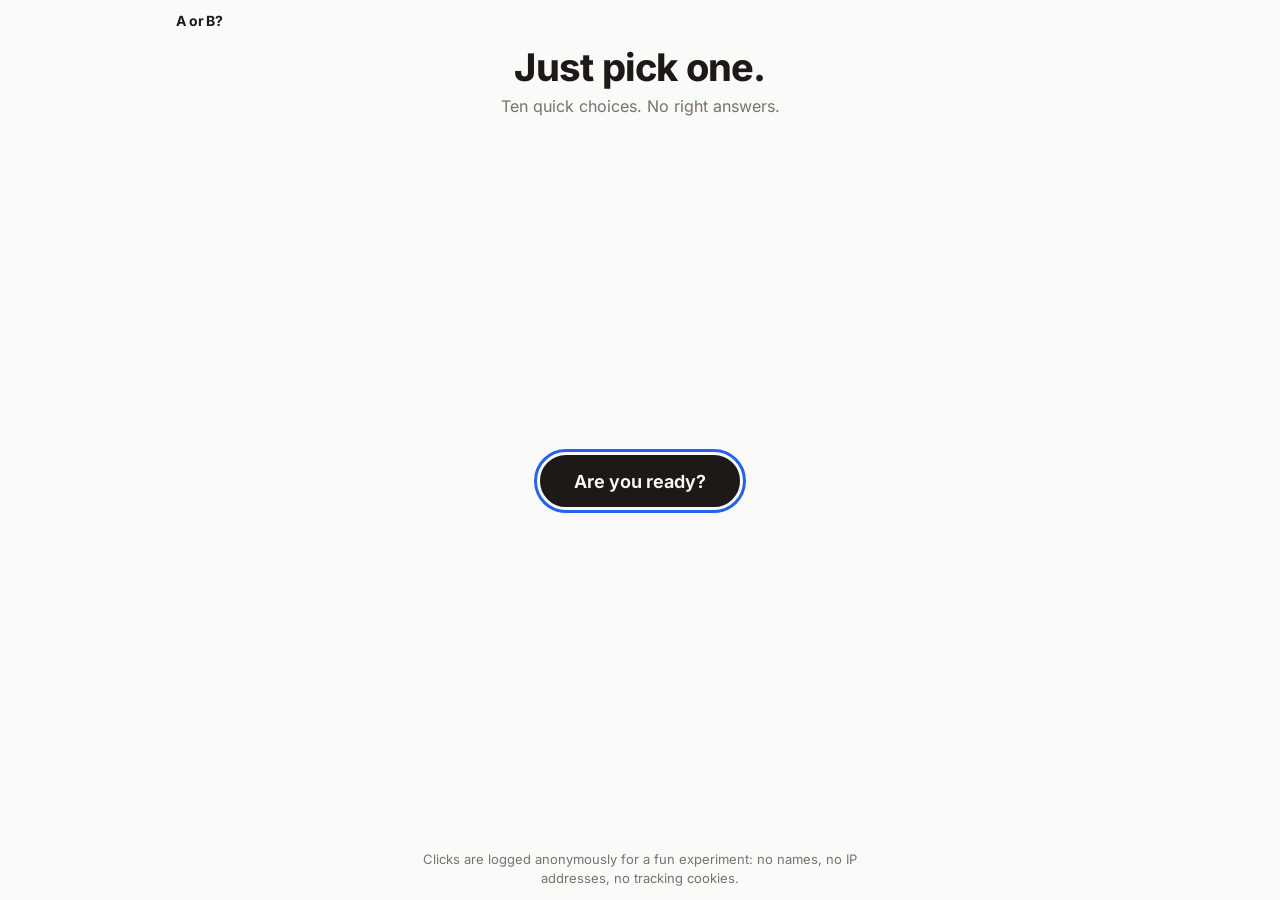
==== web/index.html @ aea64b31 "Add A or B? frontend - Ready screen, 10-trial blocks with a centered fixation dot, keep   going / do" ====
<!doctype html>
<html lang="en">
<head>
  <meta charset="utf-8">
  <meta name="viewport" content="width=device-width, initial-scale=1, viewport-fit=cover">
  <title>A or B?</title>
  <meta name="description" content="Just pick one. A tiny anonymous experiment.">
  <meta name="color-scheme" content="light dark">
  <link rel="preload" href="fonts/inter-latin-wght-normal.woff2" as="font" type="font/woff2" crossorigin>
  <link rel="stylesheet" href="styles.css">
  <script type="module" src="app.js"></script>
</head>
<body>
  <main class="app" id="app" data-screen="start">
    <header class="top">
      <span class="brand">A or B?</span>
      <span class="progress" id="progress" aria-live="polite"></span>
    </header>

    <section class="prompt" id="prompt" aria-live="polite">
      <h1 class="prompt-main" id="prompt-main">Just pick one.</h1>
      <p class="prompt-sub" id="prompt-sub">Ten quick choices. No right answers.</p>
    </section>

    <!-- Every screen sits in the same stage, so the Ready button and the
         between-trial dot are exactly where the two options are centered. -->
    <div class="stage" id="stage">
      <div class="screen screen-start" id="screen-start">
        <button class="btn btn-primary" id="ready" type="button" disabled>Loading…</button>
      </div>

      <div class="screen screen-trial" id="screen-trial" role="group" aria-label="Pick one">
        <button class="option" id="opt1" type="button" data-slot="1"></button>
        <button class="option" id="opt2" type="button" data-slot="2"></button>
      </div>

      <div class="screen screen-gap" id="screen-gap" aria-hidden="true">
        <span class="dot"></span>
      </div>

      <div class="screen screen-block" id="screen-block">
        <div class="stack">
          <button class="btn btn-primary" id="keep-going" type="button">Keep going</button>
          <button class="btn btn-quiet" id="done" type="button">I'm done</button>
        </div>
      </div>

      <div class="screen screen-done" id="screen-done">
        <div class="explain">
          <p>Every pair you saw was styled at random: the <b>color</b>, how <b>filled-in</b> each button was, its <b>size</b>, which one came <b>first</b>, whether it had a <b>label</b>, and sometimes which one was <b>pre-selected</b>.</p>
          <p>We're measuring which of those nudge people's picks. Results will be shared once there's enough data.</p>
          <button class="btn btn-quiet" id="play-more" type="button">Play more anyway</button>
        </div>
      </div>
    </div>

    <footer class="note">
      Clicks are logged anonymously for a fun experiment: no names, no IP addresses, no tracking cookies.
    </footer>
  </main>
</body>
</html>
---- web/styles.css ----
@font-face {
  font-family: "Inter";
  src: url("fonts/inter-latin-wght-normal.woff2") format("woff2");
  font-weight: 100 900;
  font-display: block; /* Ready waits for the font, so never show a swap */
}

:root {
  --bg: #fafaf9;
  --fg: #1c1917;
  --muted: #78716c;
  --line: #e7e5e4;
  --accent: #1c1917;
  --accent-fg: #fafaf9;
  --ring: #2563eb;

  /* Experiment colors: equal OKLCH lightness and chroma so hue is the only
     difference. They don't change with the theme. */
  --opt-l: 0.72;
  --opt-c: 0.14;
  --opt-ink: #111;

  --font: "Inter", system-ui, -apple-system, "Segoe UI", Roboto, sans-serif;
  --radius: 18px;
  --gap: clamp(16px, 4vw, 40px);
}

@media (prefers-color-scheme: dark) {
  :root {
    --bg: #141210;
    --fg: #f5f5f4;
    --muted: #a8a29e;
    --line: #292524;
    --accent: #f5f5f4;
    --accent-fg: #141210;
    --ring: #60a5fa;
  }
}

* { box-sizing: border-box; }

html, body {
  margin: 0;
  height: 100%;
  background: var(--bg);
  color: var(--fg);
  font-family: var(--font);
  -webkit-text-size-adjust: 100%;
}

.app {
  min-height: 100dvh;
  display: grid;
  grid-template-rows: auto auto 1fr auto;
  padding: max(12px, env(safe-area-inset-top)) 16px max(12px, env(safe-area-inset-bottom));
  max-width: 960px;
  margin: 0 auto;
}

.top {
  display: flex;
  justify-content: space-between;
  align-items: baseline;
  font-size: 14px;
  color: var(--muted);
  min-height: 24px;
}
.brand { font-weight: 700; letter-spacing: -0.01em; color: var(--fg); }
.progress { font-variant-numeric: tabular-nums; }

/* Fixed height so the stage never shifts between screens. */
.prompt {
  text-align: center;
  min-height: 92px;
  padding-top: 8px;
}
.prompt-main {
  margin: 0;
  font-size: clamp(26px, 6vw, 38px);
  font-weight: 750;
  letter-spacing: -0.02em;
}
.prompt-sub {
  margin: 6px 0 0;
  font-size: 16px;
  color: var(--muted);
  min-height: 1.4em;
}

.stage:focus { outline: none; }
.stage {
  position: relative;
  display: grid;
  place-items: center;
  min-height: 300px;
}

.screen { display: none; }
.app[data-screen="start"] .screen-start,
.app[data-screen="gap"] .screen-gap,
.app[data-screen="block"] .screen-block,
.app[data-screen="done"] .screen-done { display: grid; place-items: center; }
.app[data-screen="trial"] .screen-trial { display: flex; }

/* --- General buttons (not part of the experiment) --- */
.btn {
  font: inherit;
  font-size: 18px;
  font-weight: 650;
  min-height: 52px;
  min-width: 200px;
  padding: 0 28px;
  border-radius: 999px;
  border: 2px solid var(--accent);
  cursor: pointer;
  touch-action: manipulation;
}
.btn-primary { background: var(--accent); color: var(--accent-fg); }
.btn-quiet { background: transparent; color: var(--fg); border-color: var(--line); }
.btn:disabled { opacity: 0.55; cursor: progress; }
.btn:focus-visible { outline: 3px solid var(--ring); outline-offset: 3px; }

.stack { display: grid; gap: 14px; justify-items: center; }

.explain { max-width: 34rem; text-align: center; line-height: 1.55; font-size: 16px; }
.explain p { margin: 0 0 14px; }

.note {
  margin: 16px auto 0;
  max-width: 30rem;
  text-align: center;
  font-size: 13px;
  line-height: 1.45;
  color: var(--muted);
}

.dot {
  width: 10px;
  height: 10px;
  border-radius: 50%;
  background: var(--muted);
}

/* --- The two options --- */
.screen-trial {
  gap: var(--gap);
  align-items: center;
  justify-content: center;
  flex-direction: column; /* stacked on narrow screens */
  width: 100%;
  /* Room for two +8% options, which grow into the gap. */
  gap: max(28px, var(--gap));
}
@media (min-width: 560px) {
  .screen-trial { flex-direction: row; }
}

.option {
  --h: 0;          /* hue, set per option */
  --c: var(--opt-c);
  --color: oklch(var(--opt-l) var(--c) var(--h));

  font: inherit;
  font-size: clamp(40px, 9vw, 56px);
  font-weight: 750;
  letter-spacing: -0.02em;
  width: min(80vw, 300px);
  height: clamp(96px, 22dvh, 160px);
  border-radius: var(--radius);
  border: 2px solid transparent;
  cursor: pointer;
  touch-action: manipulation;
  user-select: none;
  -webkit-user-select: none;
  -webkit-tap-highlight-color: transparent;
  /* Scaling keeps both options' centers where the base layout put them. */
  transform: scale(var(--scale, 1));
}
@media (min-width: 560px) {
  .option { width: min(38vw, 280px); height: 170px; }
}

.option[data-color="red"]    { --h: 25; }
.option[data-color="orange"] { --h: 60; }
.option[data-color="green"]  { --h: 145; }
.option[data-color="blue"]   { --h: 250; }
.option[data-color="purple"] { --h: 305; }
.option[data-color="gray"]   { --h: 0; --c: 0; }

.option[data-emphasis="solid"]   { background: var(--color); color: var(--opt-ink); }
.option[data-emphasis="soft"]    { background: oklch(var(--opt-l) var(--c) var(--h) / 0.3); color: var(--fg); }
.option[data-emphasis="outline"] { background: transparent; border-color: var(--color); color: var(--fg); }

.option[data-size="plus8"] { --scale: 1.08; }

/* Identical feedback for both options so hover can't favor one. */
@media (hover: hover) {
  .option:hover { filter: brightness(1.04); }
}
.option:focus { outline: none; }
.option:focus-visible,
.option.is-focused { outline: 3px solid var(--ring); outline-offset: 4px; }
.option:disabled { cursor: default; }
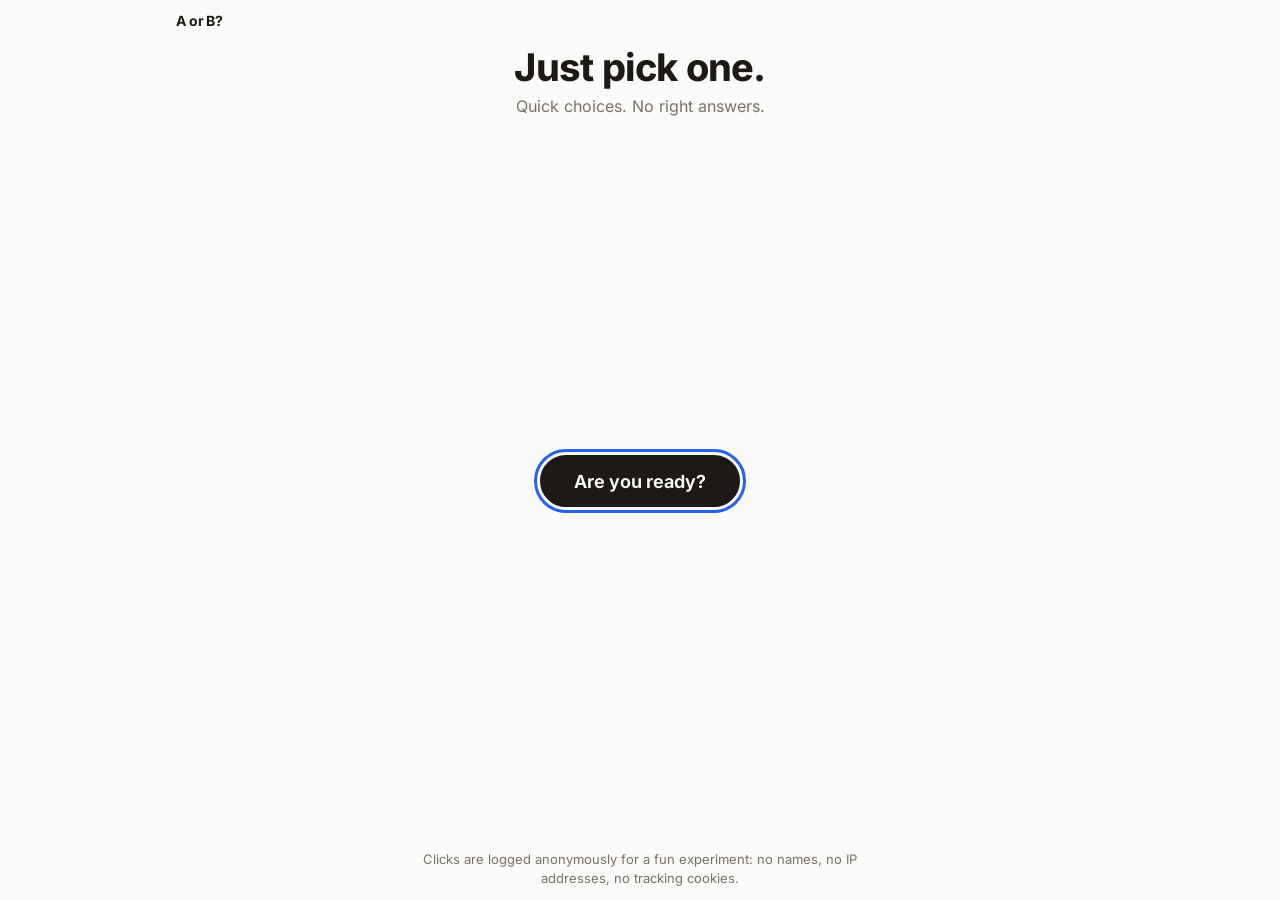
==== commit caf10fe4: "Simplify the check-in copy to "Keep going?" The screen after each block of 10 now just asks "Keep go" ====
--- a/web/index.html
+++ b/web/index.html
@@ -19,7 +19,7 @@
 
     <section class="prompt" id="prompt" aria-live="polite">
       <h1 class="prompt-main" id="prompt-main">Just pick one.</h1>
-      <p class="prompt-sub" id="prompt-sub">Ten quick choices. No right answers.</p>
+      <p class="prompt-sub" id="prompt-sub">Quick choices. No right answers.</p>
     </section>
 
     <!-- Every screen sits in the same stage, so the Ready button and the
--- a/web/styles.css
+++ b/web/styles.css
@@ -193,9 +193,35 @@
 
 .option[data-size="plus8"] { --scale: 1.08; }
 
-/* Identical feedback for both options so hover can't favor one. */
+/* --- Split frame: each option fills its half of the play area --- */
+.app[data-screen="trial"][data-frame="split"] .screen-trial {
+  position: fixed;
+  left: 0;
+  right: 0;
+  top: var(--split-top, 140px);
+  bottom: var(--split-bottom, 64px);
+  width: auto;
+  gap: 6px;
+  align-items: stretch;
+}
+.app[data-frame="split"] .option {
+  /* "+8%" becomes a share of the screen: 1.08 : 1 is a 52/48 split. */
+  flex: var(--grow, 1) 1 0;
+  width: auto;
+  height: auto;
+  border-radius: 0;
+  border-width: 5px;
+  transform: none;
+  font-size: clamp(56px, 12vw, 96px);
+}
+.app[data-frame="split"] .option[data-size="plus8"] { --grow: 1.08; }
+.app[data-frame="split"] .option:focus-visible,
+.app[data-frame="split"] .option.is-focused { outline-offset: -12px; }
+
+/* Identical feedback for both options so hover can't favor one, and only
+   once the pointer has moved (app.js armHoverOnMove). */
 @media (hover: hover) {
-  .option:hover { filter: brightness(1.04); }
+  .app[data-hover="on"] .option:hover { filter: brightness(1.04); }
 }
 .option:focus { outline: none; }
 .option:focus-visible,
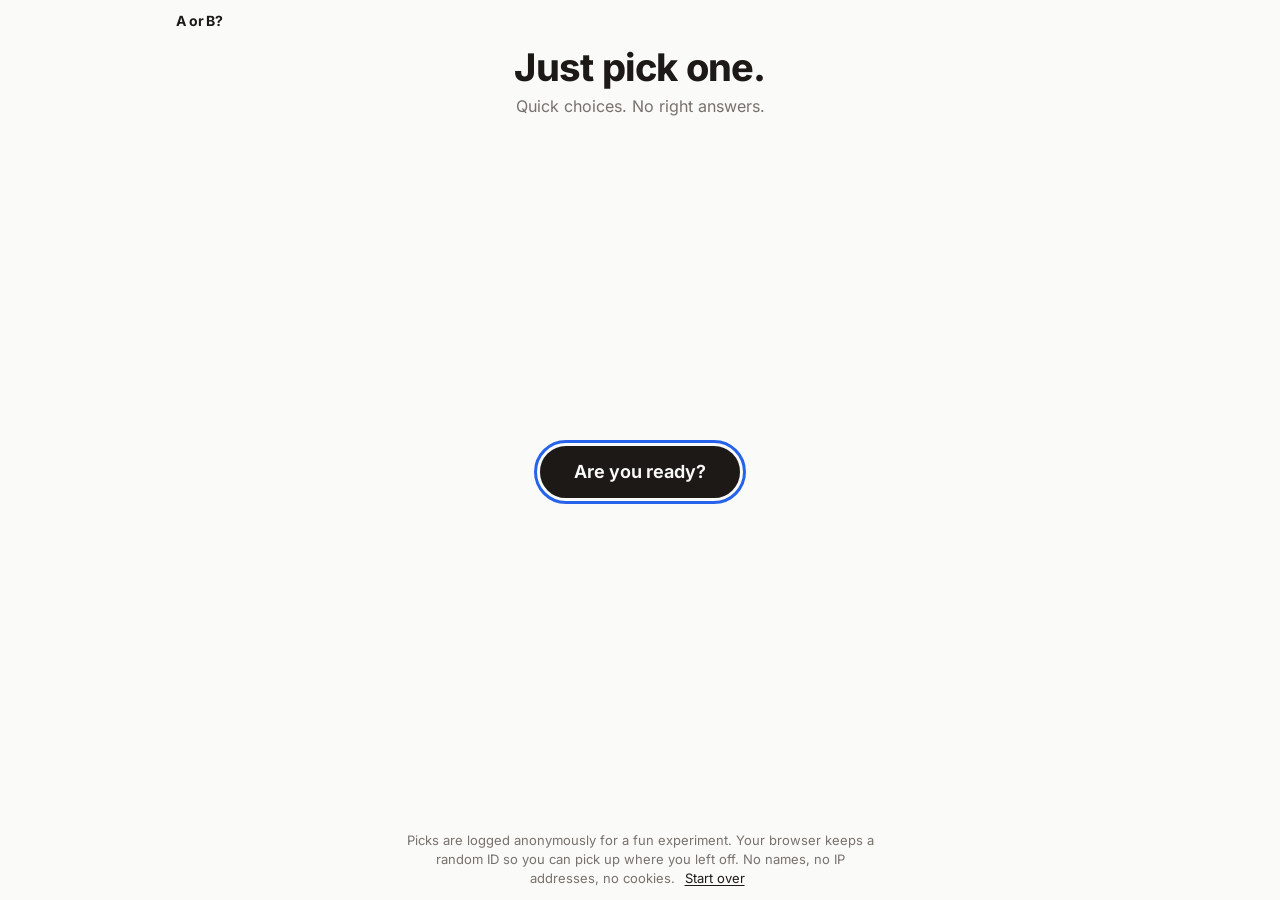
==== commit 91e13347: "Disclose the browser ID, add Start over, stamp asset URLs per build - The footer note now says the b" ====
--- a/web/index.html
+++ b/web/index.html
@@ -7,8 +7,8 @@
   <meta name="description" content="Just pick one. A tiny anonymous experiment.">
   <meta name="color-scheme" content="light dark">
   <link rel="preload" href="fonts/inter-latin-wght-normal.woff2" as="font" type="font/woff2" crossorigin>
-  <link rel="stylesheet" href="styles.css">
-  <script type="module" src="app.js"></script>
+  <link rel="stylesheet" href="styles.css?v=__BUILD__">
+  <script type="module" src="app.js?v=__BUILD__"></script>
 </head>
 <body>
   <main class="app" id="app" data-screen="start">
@@ -55,7 +55,9 @@
     </div>
 
     <footer class="note">
-      Clicks are logged anonymously for a fun experiment: no names, no IP addresses, no tracking cookies.
+      Picks are logged anonymously for a fun experiment. Your browser keeps a random ID so you can
+      pick up where you left off. No names, no IP addresses, no cookies.
+      <button class="start-over" id="start-over" type="button">Start over</button>
     </footer>
   </main>
 </body>
--- a/web/styles.css
+++ b/web/styles.css
@@ -133,6 +133,24 @@
   line-height: 1.45;
   color: var(--muted);
 }
+
+/* A text-style button with a full-size tap target. Hidden (not removed)
+   during trials so it can't be hit by accident and the layout never shifts. */
+.start-over {
+  font: inherit;
+  color: var(--fg);
+  background: none;
+  border: 0;
+  padding: 12px 6px;
+  margin: -12px 0;
+  text-decoration: underline;
+  text-underline-offset: 2px;
+  cursor: pointer;
+  touch-action: manipulation;
+}
+.start-over:focus-visible { outline: 3px solid var(--ring); outline-offset: 2px; border-radius: 4px; }
+.app[data-screen="trial"] .start-over,
+.app[data-screen="gap"] .start-over { visibility: hidden; }
 
 .dot {
   width: 10px;
